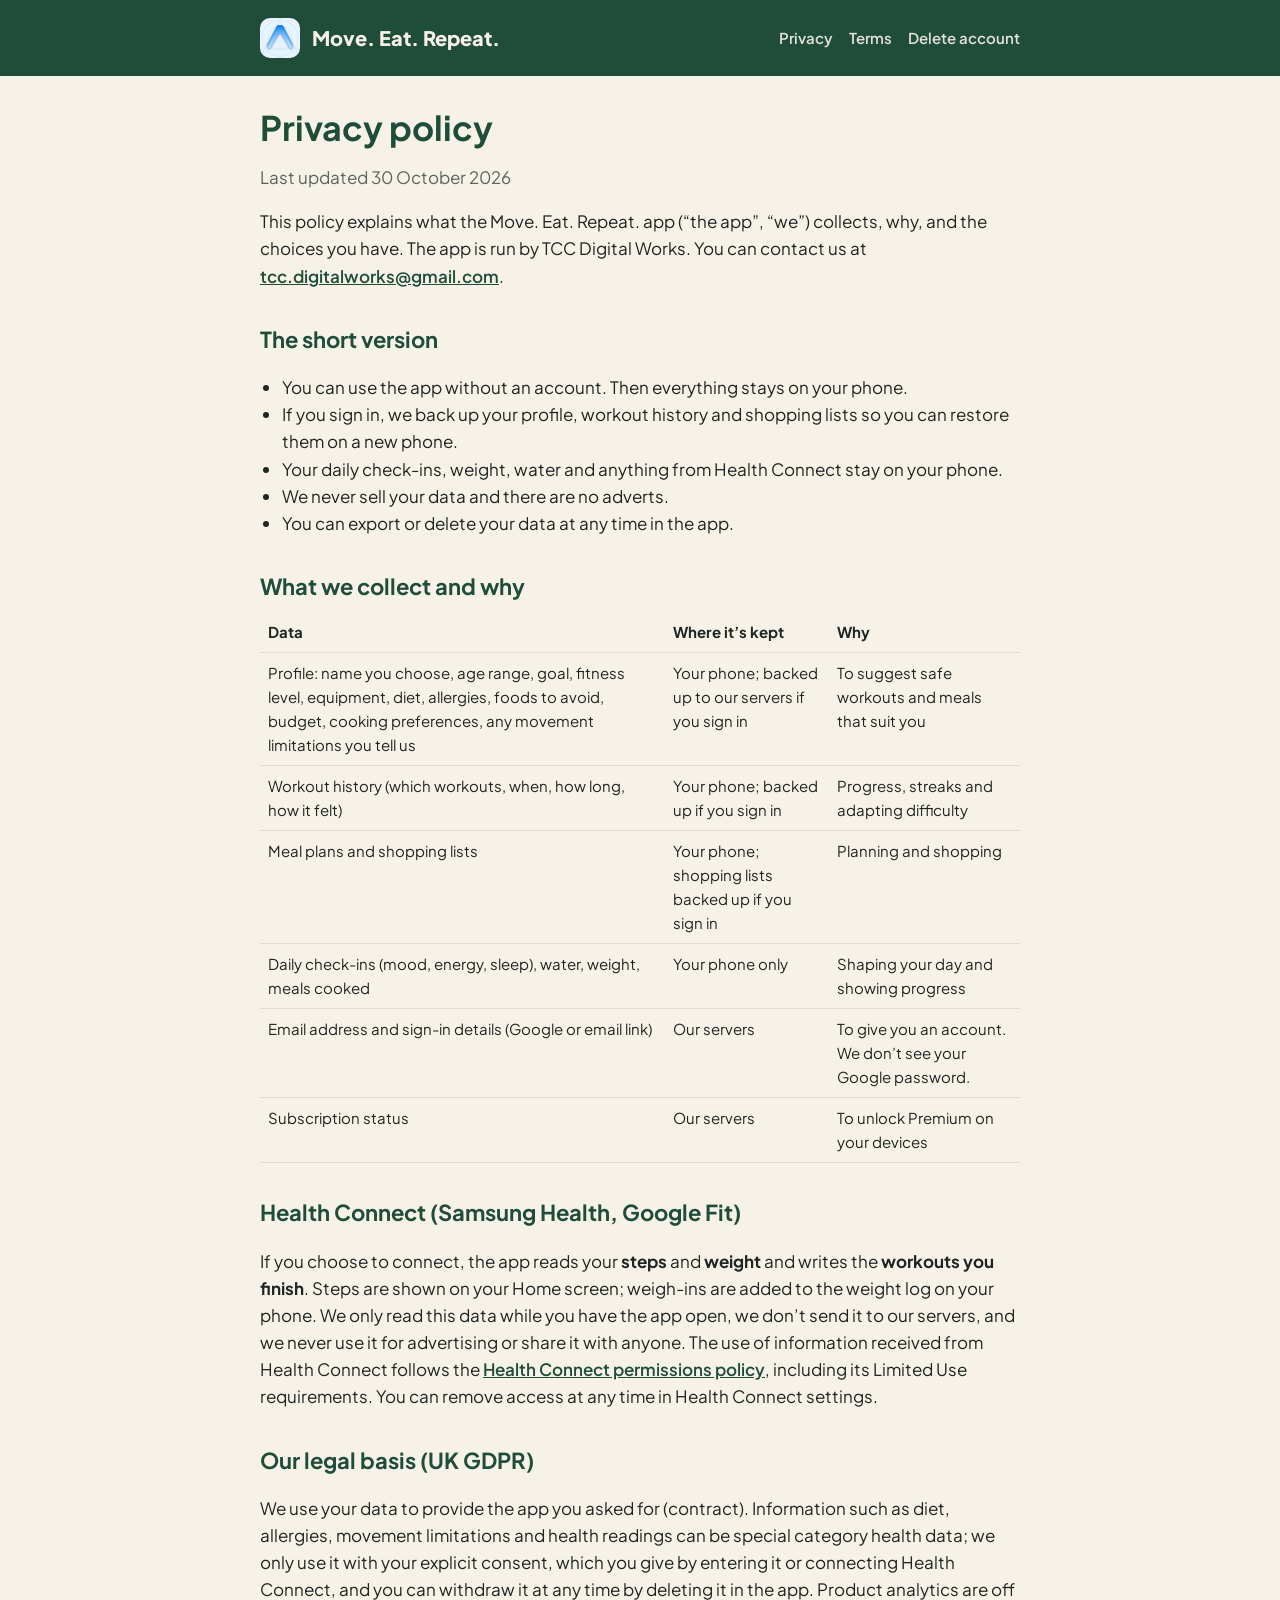
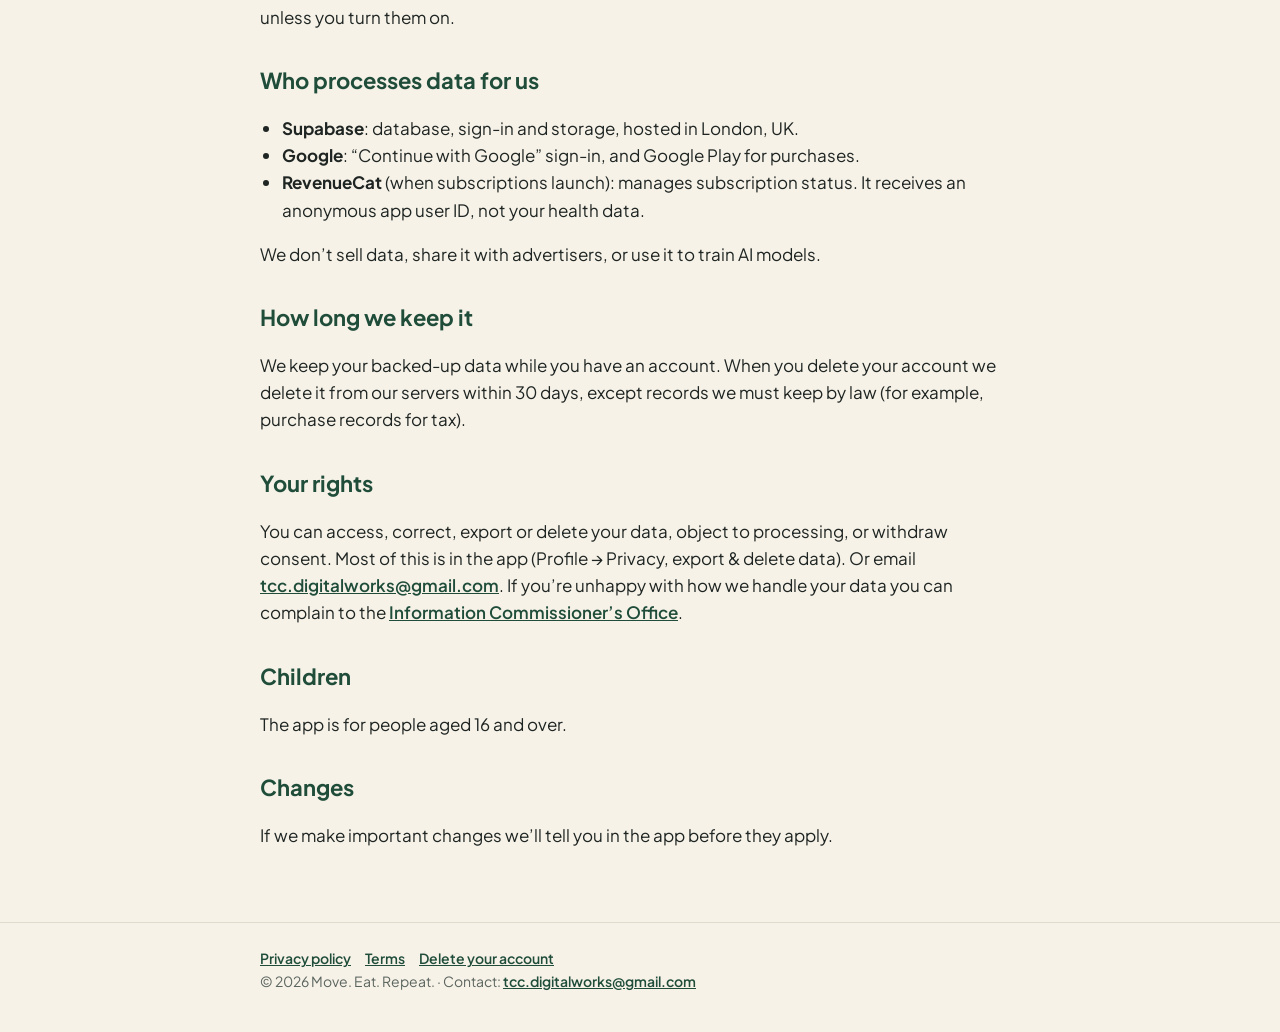
==== privacy.html @ 6e850bad "Move. Eat. Repeat. website: home, privacy, terms, delete account" ====
<!doctype html>
<html lang="en-GB">
<head>
<meta charset="utf-8">
<meta name="viewport" content="width=device-width, initial-scale=1">
<title>Privacy policy · Move. Eat. Repeat.</title>
<meta name="description" content="How Move. Eat. Repeat. handles your data.">
<link rel="icon" href="assets/icon.png">
<link rel="preconnect" href="https://fonts.googleapis.com"><link rel="preconnect" href="https://fonts.gstatic.com" crossorigin>
<link href="https://fonts.googleapis.com/css2?family=Plus+Jakarta+Sans:wght@400;600;800&display=swap" rel="stylesheet">
<link rel="stylesheet" href="style.css">
</head>
<body>
<header><div class="wrap" style="display:flex;align-items:center;gap:12px;flex-wrap:wrap">
<img src="assets/icon.png" alt=""><a href="./">Move. Eat. Repeat.</a>
<nav><a href="privacy.html">Privacy</a><a href="terms.html">Terms</a><a href="delete-account.html">Delete account</a></nav>
</div></header>
<main><div class="wrap">

<h1>Privacy policy</h1>
<p class="muted">Last updated 30 October 2026</p>
<p>This policy explains what the Move. Eat. Repeat. app (“the app”, “we”) collects, why, and the choices you have. The app is run by TCC Digital Works. You can contact us at <a href="mailto:tcc.digitalworks@gmail.com">tcc.digitalworks@gmail.com</a>.</p>

<h2>The short version</h2>
<ul>
<li>You can use the app without an account. Then everything stays on your phone.</li>
<li>If you sign in, we back up your profile, workout history and shopping lists so you can restore them on a new phone.</li>
<li>Your daily check-ins, weight, water and anything from Health Connect stay on your phone.</li>
<li>We never sell your data and there are no adverts.</li>
<li>You can export or delete your data at any time in the app.</li>
</ul>

<h2>What we collect and why</h2>
<table>
<tr><th>Data</th><th>Where it’s kept</th><th>Why</th></tr>
<tr><td>Profile: name you choose, age range, goal, fitness level, equipment, diet, allergies, foods to avoid, budget, cooking preferences, any movement limitations you tell us</td><td>Your phone; backed up to our servers if you sign in</td><td>To suggest safe workouts and meals that suit you</td></tr>
<tr><td>Workout history (which workouts, when, how long, how it felt)</td><td>Your phone; backed up if you sign in</td><td>Progress, streaks and adapting difficulty</td></tr>
<tr><td>Meal plans and shopping lists</td><td>Your phone; shopping lists backed up if you sign in</td><td>Planning and shopping</td></tr>
<tr><td>Daily check-ins (mood, energy, sleep), water, weight, meals cooked</td><td>Your phone only</td><td>Shaping your day and showing progress</td></tr>
<tr><td>Email address and sign-in details (Google or email link)</td><td>Our servers</td><td>To give you an account. We don’t see your Google password.</td></tr>
<tr><td>Subscription status</td><td>Our servers</td><td>To unlock Premium on your devices</td></tr>
</table>

<h2>Health Connect (Samsung Health, Google Fit)</h2>
<p>If you choose to connect, the app reads your <strong>steps</strong> and <strong>weight</strong> and writes the <strong>workouts you finish</strong>. Steps are shown on your Home screen; weigh-ins are added to the weight log on your phone. We only read this data while you have the app open, we don’t send it to our servers, and we never use it for advertising or share it with anyone. The use of information received from Health Connect follows the <a href="https://support.google.com/googleplay/android-developer/answer/12991134">Health Connect permissions policy</a>, including its Limited Use requirements. You can remove access at any time in Health Connect settings.</p>

<h2>Our legal basis (UK GDPR)</h2>
<p>We use your data to provide the app you asked for (contract). Information such as diet, allergies, movement limitations and health readings can be special category health data; we only use it with your explicit consent, which you give by entering it or connecting Health Connect, and you can withdraw it at any time by deleting it in the app. Product analytics are off unless you turn them on.</p>

<h2>Who processes data for us</h2>
<ul>
<li><strong>Supabase</strong>: database, sign-in and storage, hosted in London, UK.</li>
<li><strong>Google</strong>: “Continue with Google” sign-in, and Google Play for purchases.</li>
<li><strong>RevenueCat</strong> (when subscriptions launch): manages subscription status. It receives an anonymous app user ID, not your health data.</li>
</ul>
<p>We don’t sell data, share it with advertisers, or use it to train AI models.</p>

<h2>How long we keep it</h2>
<p>We keep your backed-up data while you have an account. When you delete your account we delete it from our servers within 30 days, except records we must keep by law (for example, purchase records for tax).</p>

<h2>Your rights</h2>
<p>You can access, correct, export or delete your data, object to processing, or withdraw consent. Most of this is in the app (Profile → Privacy, export &amp; delete data). Or email <a href="mailto:tcc.digitalworks@gmail.com">tcc.digitalworks@gmail.com</a>. If you’re unhappy with how we handle your data you can complain to the <a href="https://ico.org.uk/make-a-complaint/">Information Commissioner’s Office</a>.</p>

<h2>Children</h2>
<p>The app is for people aged 16 and over.</p>

<h2>Changes</h2>
<p>If we make important changes we’ll tell you in the app before they apply.</p>

</div></main>
<footer><div class="wrap"><a href="privacy.html">Privacy policy</a><a href="terms.html">Terms</a><a href="delete-account.html">Delete your account</a><br>
© 2026 Move. Eat. Repeat. · Contact: <a href="mailto:tcc.digitalworks@gmail.com">tcc.digitalworks@gmail.com</a></div></footer>
</body>
</html>
---- style.css ----
:root { --forest: #1F4D3A; --cream: #F7F2E8; --coral: #EE8B76; --sage: #E3EBDF; --ink: #1E2522; --muted: #5B655F; }
* { box-sizing: border-box; }
html { -webkit-text-size-adjust: 100%; }
body { margin: 0; background: var(--cream); color: var(--ink); font: 17px/1.6 "Plus Jakarta Sans", system-ui, -apple-system, "Segoe UI", sans-serif; }
a { color: var(--forest); font-weight: 600; }
header { background: var(--forest); color: var(--cream); padding: 18px 16px; }
header .wrap { display: flex; align-items: center; gap: 12px; }
header img { width: 40px; height: 40px; border-radius: 10px; }
header a { color: var(--cream); text-decoration: none; font-weight: 800; font-size: 20px; }
nav { margin-left: auto; display: flex; gap: 16px; flex-wrap: wrap; }
nav a { font-size: 15px; font-weight: 600; opacity: .9; }
.wrap { max-width: 760px; margin: 0 auto; }
main { padding: 32px 16px 56px; }
h1 { font-size: 34px; line-height: 1.15; margin: 0 0 8px; color: var(--forest); }
h2 { font-size: 22px; margin: 32px 0 8px; color: var(--forest); }
.lead { font-size: 20px; color: var(--muted); }
.card { background: #fff; border-radius: 20px; padding: 20px; margin: 16px 0; }
.sage { background: var(--sage); }
.btn { display: inline-block; background: var(--coral); color: var(--ink); padding: 14px 22px; border-radius: 999px; text-decoration: none; font-weight: 800; }
ul { padding-left: 22px; }
.grid { display: grid; grid-template-columns: repeat(auto-fit, minmax(200px, 1fr)); gap: 12px; }
small, .muted { color: var(--muted); }
footer { border-top: 1px solid #e2dccf; padding: 24px 16px 40px; font-size: 14px; color: var(--muted); }
footer a { margin-right: 14px; }
table { border-collapse: collapse; width: 100%; font-size: 15px; }
td, th { text-align: left; padding: 8px; border-bottom: 1px solid #e2dccf; vertical-align: top; }
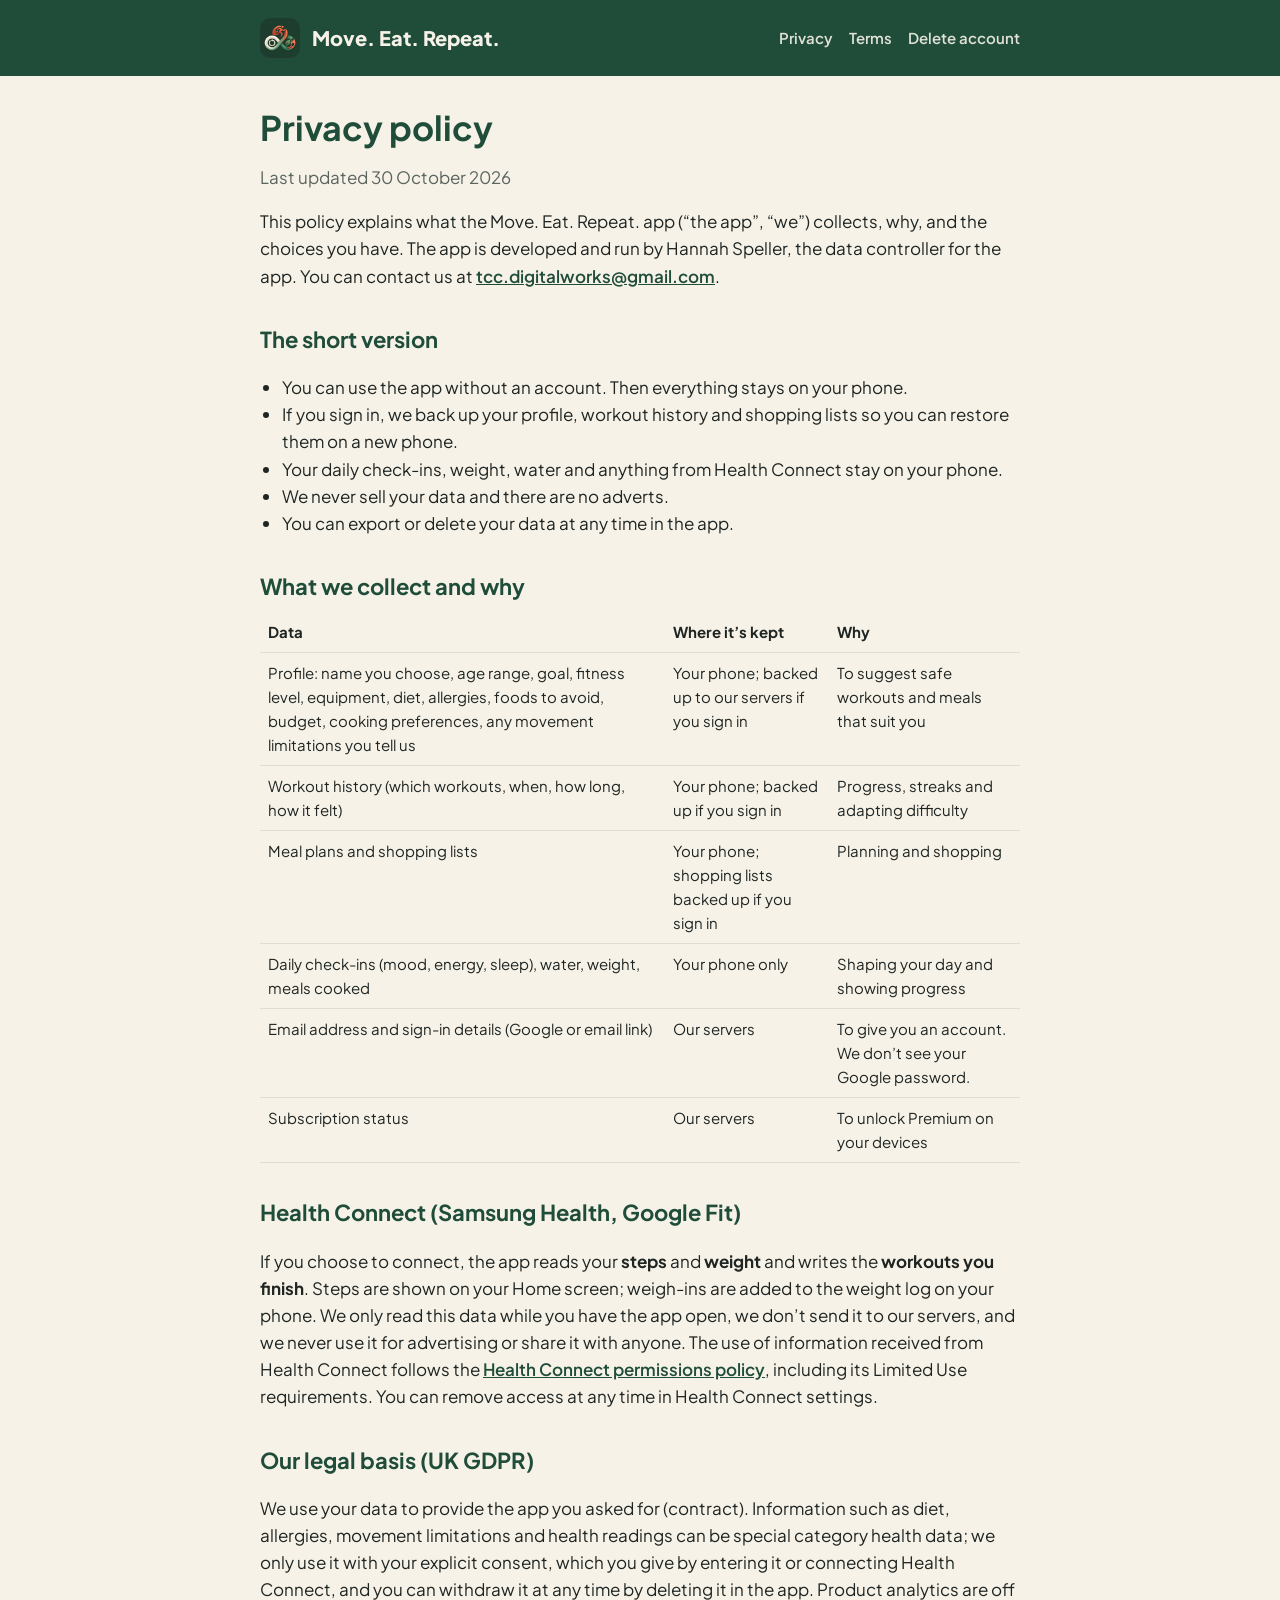
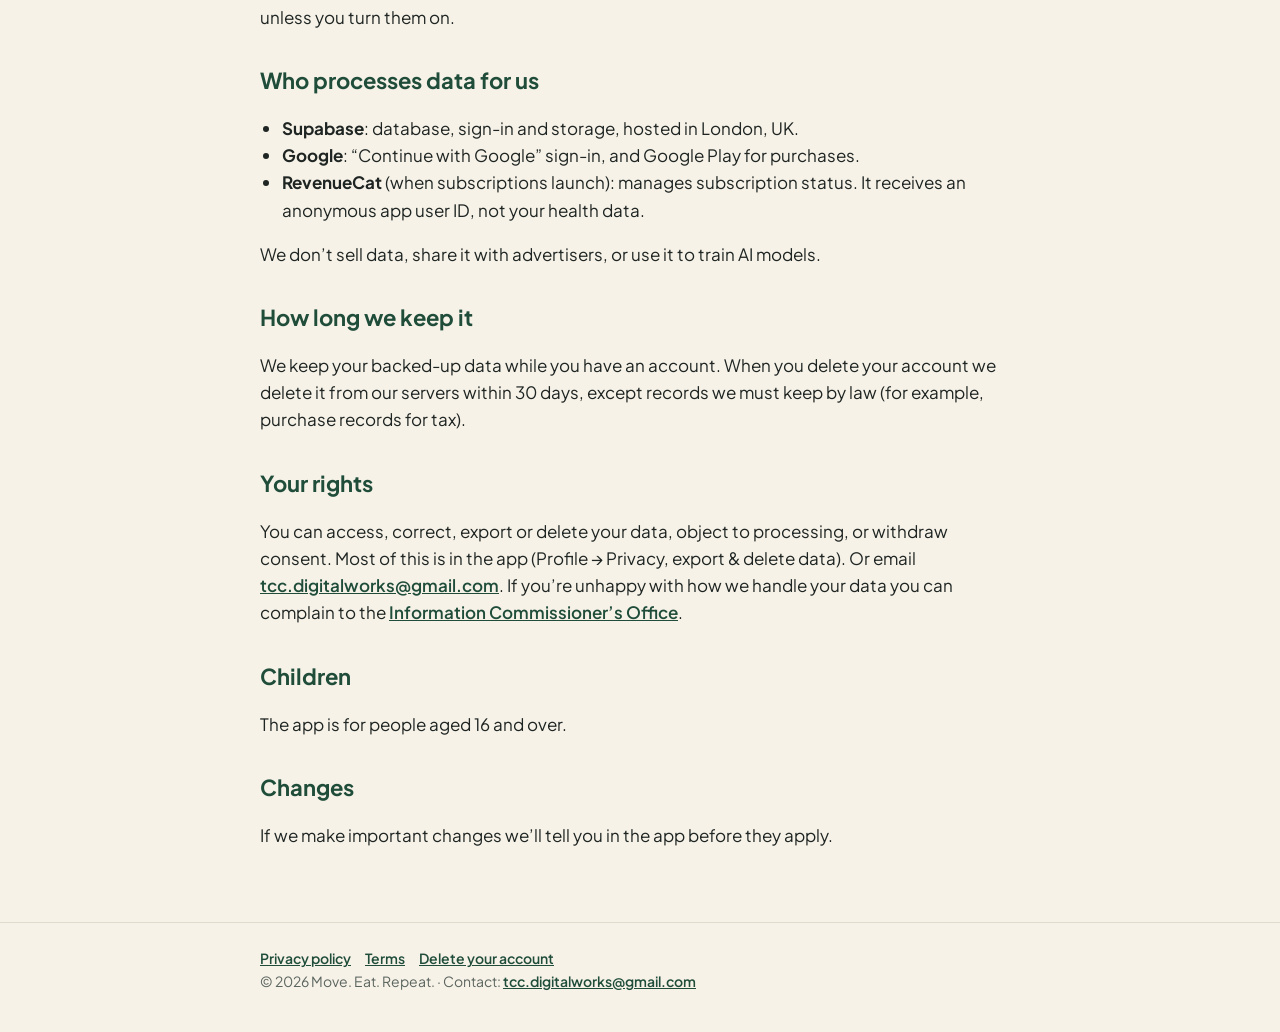
==== commit d333b9f9: "Name the developer in the privacy policy and terms" ====
--- a/privacy.html
+++ b/privacy.html
@@ -19,7 +19,7 @@
 
 <h1>Privacy policy</h1>
 <p class="muted">Last updated 30 October 2026</p>
-<p>This policy explains what the Move. Eat. Repeat. app (“the app”, “we”) collects, why, and the choices you have. The app is run by TCC Digital Works. You can contact us at <a href="mailto:tcc.digitalworks@gmail.com">tcc.digitalworks@gmail.com</a>.</p>
+<p>This policy explains what the Move. Eat. Repeat. app (“the app”, “we”) collects, why, and the choices you have. The app is developed and run by Hannah Speller, the data controller for the app. You can contact us at <a href="mailto:tcc.digitalworks@gmail.com">tcc.digitalworks@gmail.com</a>.</p>
 
 <h2>The short version</h2>
 <ul>
